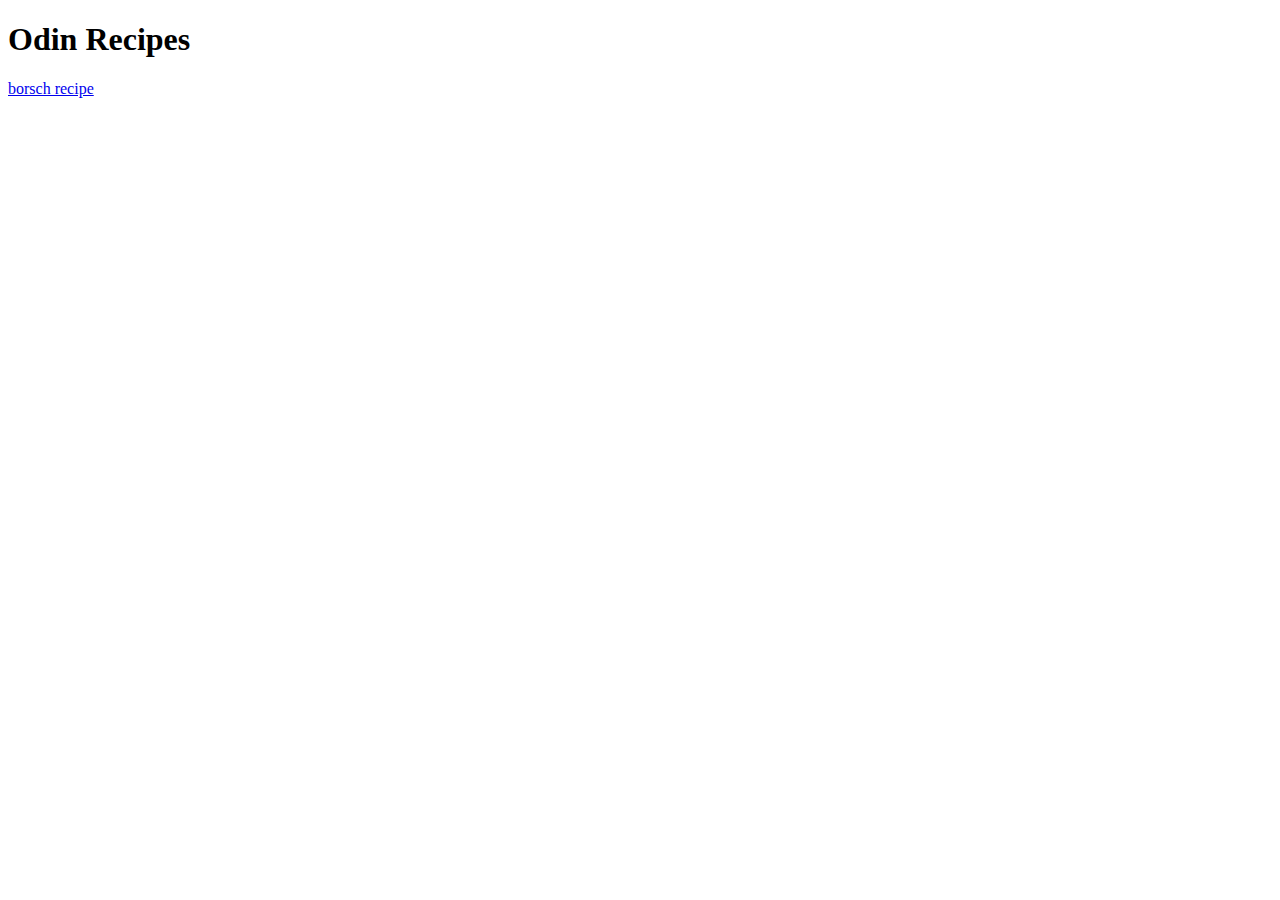
==== index.html @ cd500509 "add main+borsch page" ====
<!DOCTYPE html>
<html lang="en">
<head>
    <meta charset="UTF-8">
    <meta http-equiv="X-UA-Compatible" content="IE=edge">
    <meta name="viewport" content="width=device-width, initial-scale=1.0">
    <title>Document</title>
</head>
<body>
    <h1>Odin Recipes</h1> 
 <a href="recipes/borsch.html">borsch recipe</a>
</body>
</html>
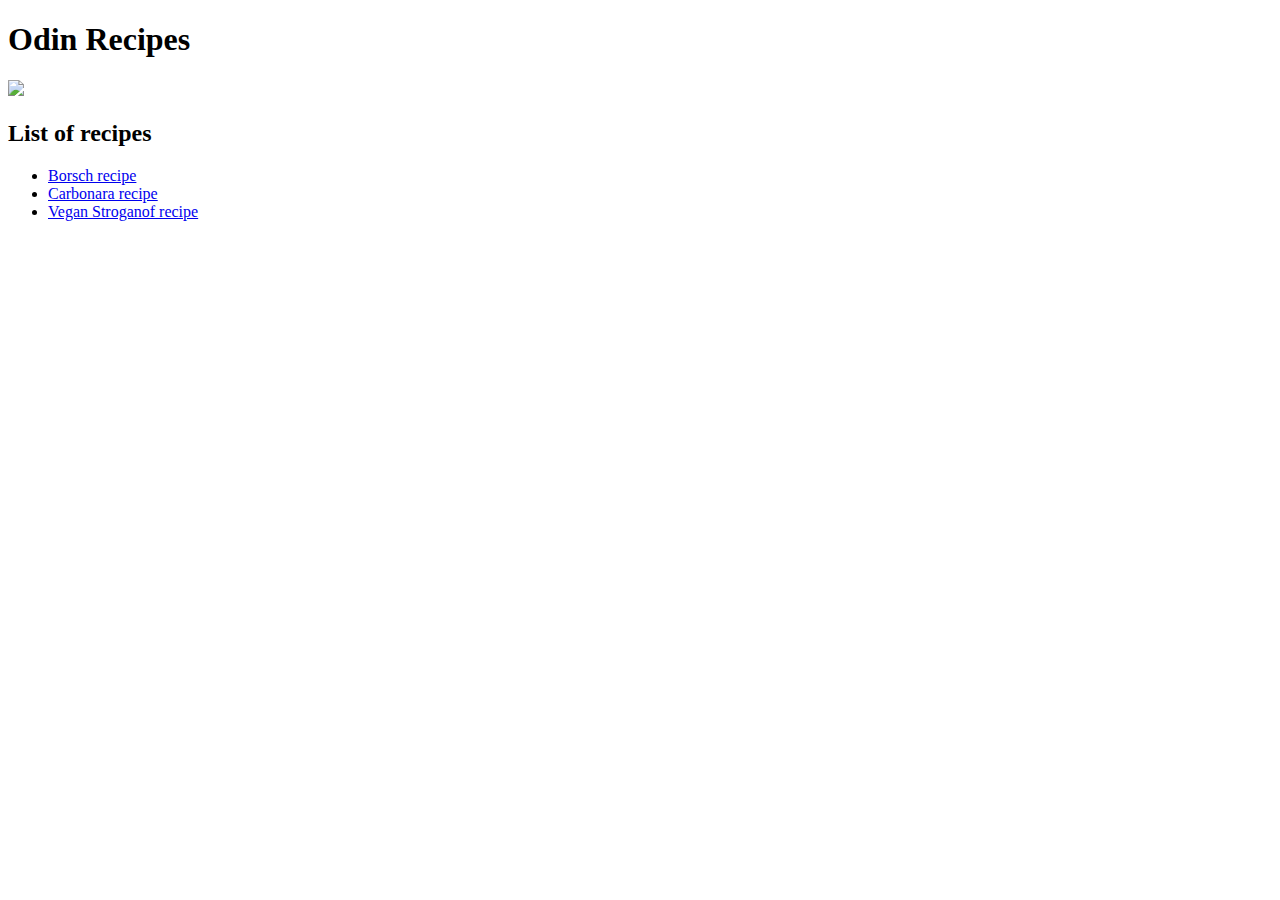
==== commit 2601da0b: "Add carbonara.html and vstroganof edit index+borsh, html part comlete, project waiting for css part" ====
--- a/index.html
+++ b/index.html
@@ -4,10 +4,16 @@
     <meta charset="UTF-8">
     <meta http-equiv="X-UA-Compatible" content="IE=edge">
     <meta name="viewport" content="width=device-width, initial-scale=1.0">
-    <title>Document</title>
+    <title>Odin Recipes</title>
 </head>
 <body>
-    <h1>Odin Recipes</h1> 
- <a href="recipes/borsch.html">borsch recipe</a>
+<h1>Odin Recipes</h1> 
+<img src="https://i.pinimg.com/564x/e5/ea/b6/e5eab6b40b820b875b52740e841d55a9.jpg">
+<h2>List of recipes</h2>
+    <ul>
+        <li><a href="recipes/borsch.html">Borsch recipe</a></li>
+        <li><a href="recipes/Carbonara.html">Carbonara recipe</a></li>
+        <li><a href="recipes/vstroganof.html">Vegan Stroganof recipe</a></li>
+    </ul>
 </body>
 </html>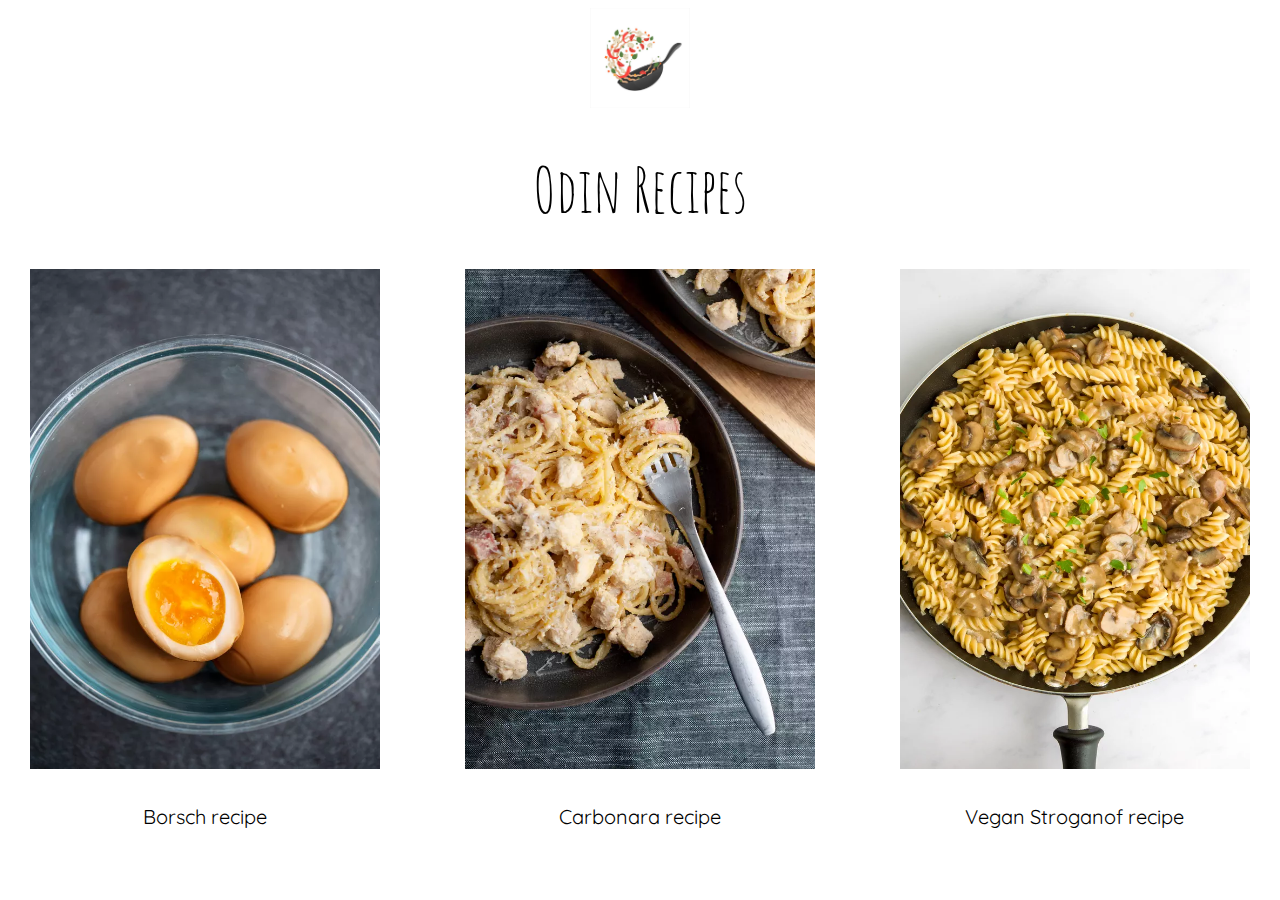
==== commit d0d47bfb: "added styles.css, rewrote the structure of some files, replaced the borscht page with a page with eg" ====
--- a/index.html
+++ b/index.html
@@ -1,19 +1,33 @@
 <!DOCTYPE html>
+
 <html lang="en">
-<head>
-    <meta charset="UTF-8">
-    <meta http-equiv="X-UA-Compatible" content="IE=edge">
-    <meta name="viewport" content="width=device-width, initial-scale=1.0">
+    <head>
+        <link rel="stylesheet" href="styles.css"/>
+        <meta charset="UTF-8">
+        <meta http-equiv="X-UA-Compatible" content="IE=edge">
+        <meta name="viewport" content="width=device-width, initial-scale=1.0">
     <title>Odin Recipes</title>
 </head>
 <body>
-<h1>Odin Recipes</h1> 
-<img src="https://i.pinimg.com/564x/e5/ea/b6/e5eab6b40b820b875b52740e841d55a9.jpg">
-<h2>List of recipes</h2>
-    <ul>
-        <li><a href="recipes/borsch.html">Borsch recipe</a></li>
-        <li><a href="recipes/Carbonara.html">Carbonara recipe</a></li>
-        <li><a href="recipes/vstroganof.html">Vegan Stroganof recipe</a></li>
-    </ul>
+    <div>
+        <a href="index.html"><img id="logo" class="center" src="recipes-images/logo2.png"></a>
+    </div>
+<h1 class="heading">Odin Recipes</h1> 
+
+<div class="content">
+    <div class="item">
+        <a href="recipes/borsch.html"><img src="recipes-images/SoySauceEggs.webp"></a>
+        <p>Borsch recipe</p>
+    </div>
+    <div class="item">
+        <a href="recipes/Carbonara.html"> <img src="recipes-images/carbonara1.webp"></a>
+        <p>Carbonara recipe</p>
+
+    </div>
+    <div class="item">
+        <a href="recipes/vstroganof.html"><img src="recipes-images/vstroganof.webp"></a>
+        <p> Vegan Stroganof recipe </p>
+    </div>
+</div>
 </body>
 </html>--- a/styles.css
+++ b/styles.css
@@ -0,0 +1,116 @@
+
+@import url('https://fonts.googleapis.com/css2?family=Indie+Flower&display=swap');
+@import url('https://fonts.googleapis.com/css2?family=Amatic+SC:wght@400;700&family=Indie+Flower&display=swap');
+@import url('https://fonts.googleapis.com/css2?family=Amatic+SC:wght@400;700&family=Indie+Flower&family=Quicksand:wght@300&display=swap');
+html{
+    font-family: 'Quicksand', sans-serif;
+}
+
+h1,h2,h3,h4,h5,h6{
+    font-weight: 300;
+
+}
+.item img:hover{
+    transform: scale(1.05);
+    transition: all ease ;
+    border-radius: 15px;
+    box-shadow: 0 0 5px rgb(136, 219, 140);
+}
+
+
+.heading{
+    font-size: 62px; 
+    font-family: 'Amatic SC', cursive;
+}
+
+a{
+    text-decoration:none;
+}
+#logo{
+    width: 100px;
+    height:100px;
+    margin-left: auto;
+    margin-right: auto;
+    display: block;
+}
+
+.heading,
+.recipe-title{
+    text-align: center;
+}
+h3{
+    font-weight: bold;
+}
+.content{
+ display:flex;
+ flex-direction: row;
+ justify-content: center;
+ font-size: 20px;
+ gap:20px;
+}
+
+div img{
+    
+    width:350px;
+    height:500px;
+}
+
+.item{
+    display: flex;
+    flex-direction: column;
+    gap:10px;
+    align-items:center;
+    width:400px;
+    text-align: center;
+}
+
+.left{
+    
+    display: flex;
+    flex-direction: column;
+    gap:20px;
+    padding-left: 30px;
+    width:420px;
+    height: 1507px;
+}
+.left img{
+    border-radius: 10px;
+
+}
+.content{
+    gap:40px;
+    display: flex;
+}
+
+
+.right-top{
+    border-radius: 10px;
+    border:1px solid rgb(41, 41, 41);
+    height:500px;
+}
+
+ul{
+    list-style-type: none;
+    padding:0;  
+}
+
+.steps-container{   
+    margin-top:20px;
+    border-radius: 10px;
+    border:1px solid rgb(71, 71, 71);
+    height: 987px;
+
+}
+
+.ingredients-container{
+    border-radius: 10px;
+    background-color: rgb(240, 236, 230);
+    padding:20px;
+    flex-grow: 3;
+}
+
+.right-top,
+.steps-container{
+    padding:0 20px 0px 20px;
+}
+
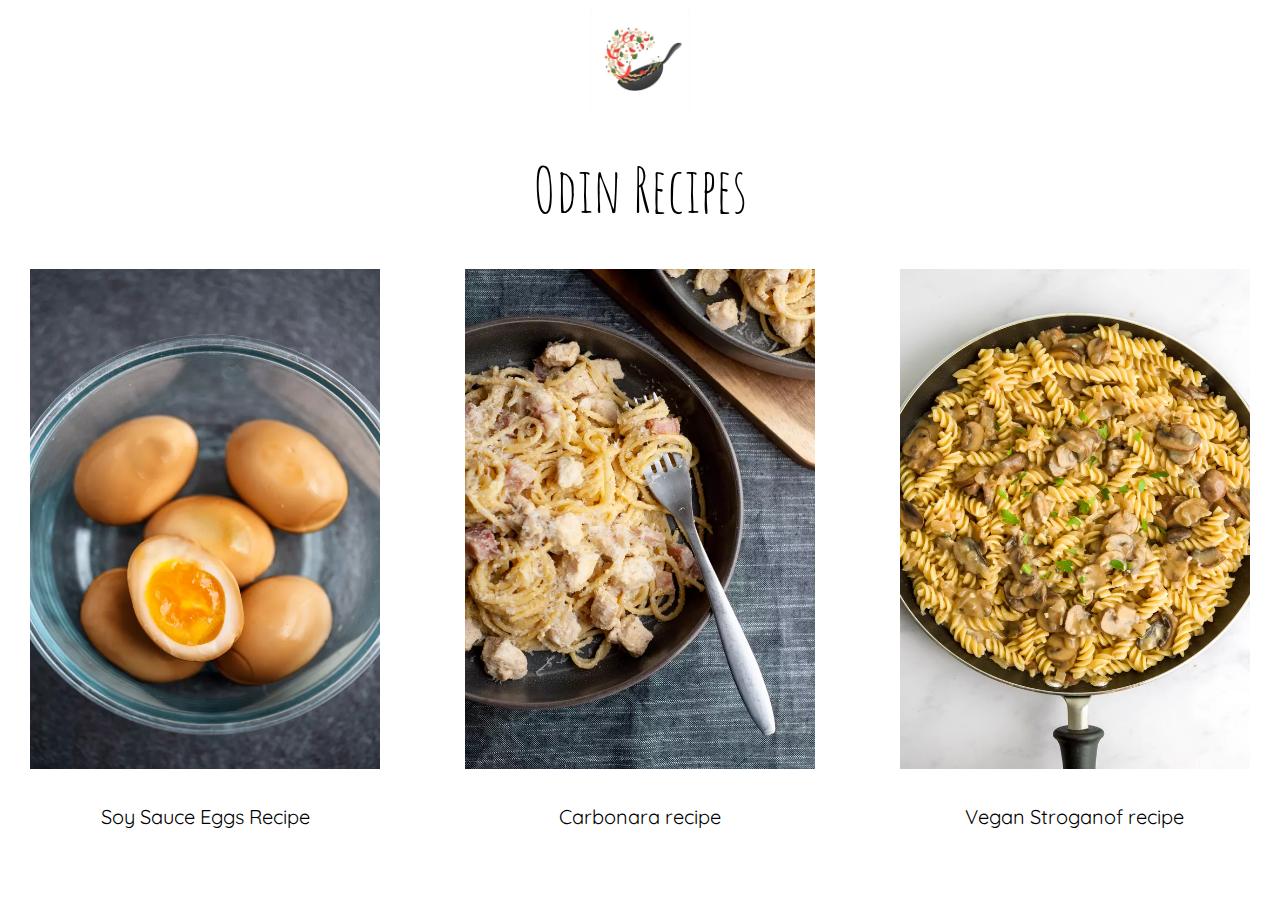
==== commit 3748560a: "SSEggs and VStroganof pages finished" ====
--- a/index.html
+++ b/index.html
@@ -16,8 +16,8 @@
 
 <div class="content">
     <div class="item">
-        <a href="recipes/borsch.html"><img src="recipes-images/SoySauceEggs.webp"></a>
-        <p>Borsch recipe</p>
+        <a href="recipes/SoySauceEggs.html"><img src="recipes-images/SoySauceEggs.webp"></a>
+        <p>Soy Sauce Eggs Recipe</p>
     </div>
     <div class="item">
         <a href="recipes/Carbonara.html"> <img src="recipes-images/carbonara1.webp"></a>
